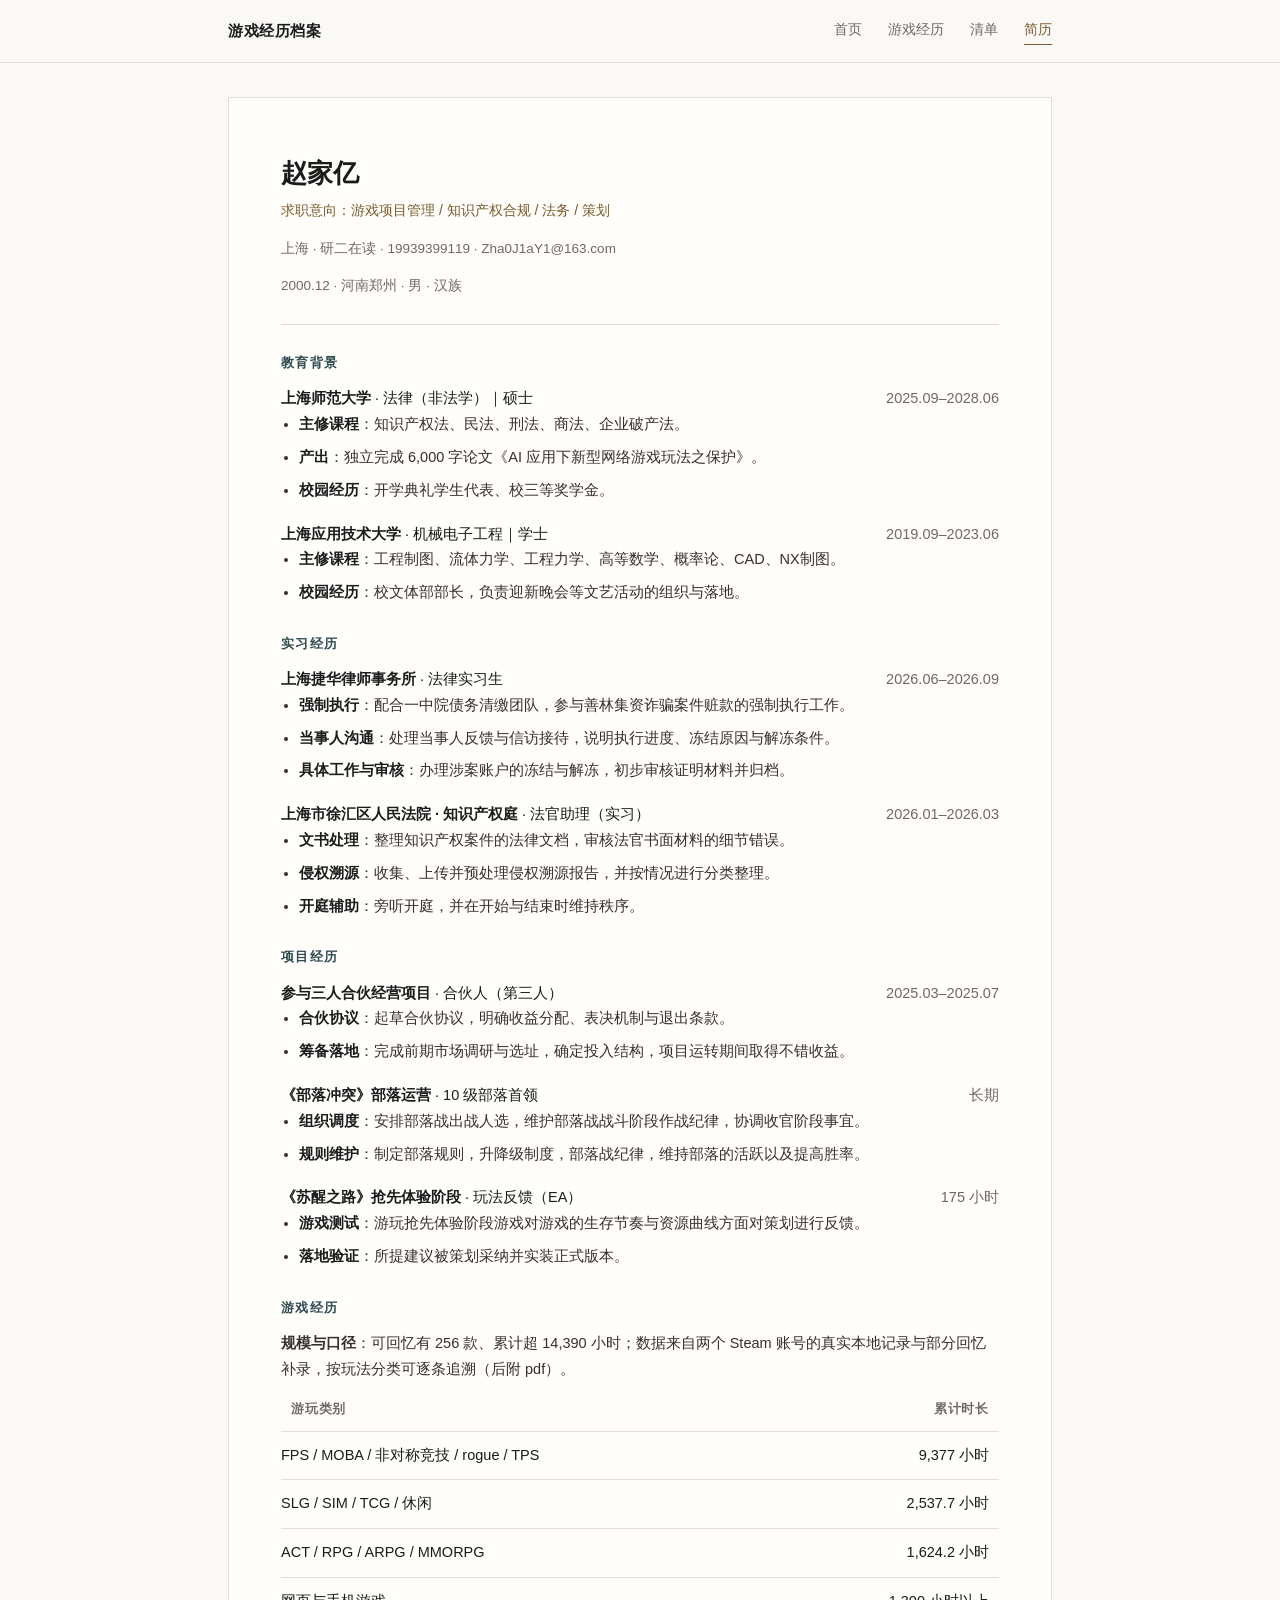
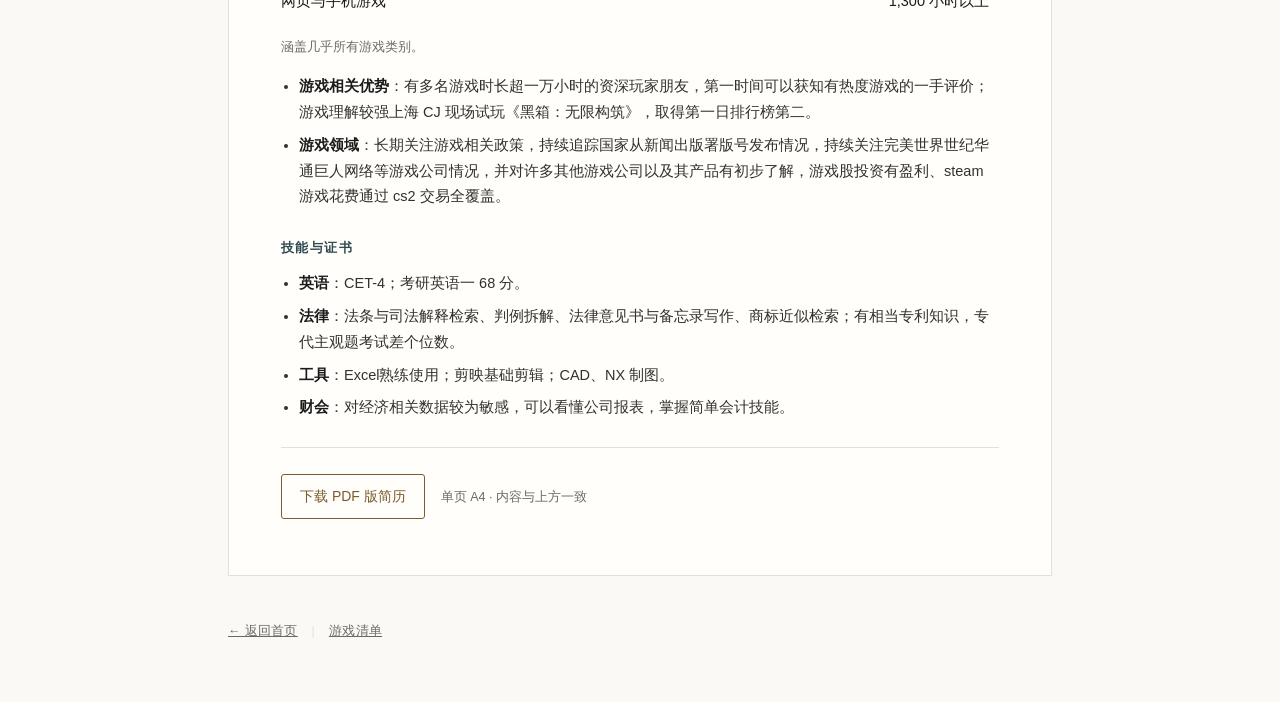
==== resume.html @ 87f846f8 "Add files via upload" ====
<!DOCTYPE html>
<html lang="zh-CN">
<head>
<meta charset="UTF-8">
<meta name="viewport" content="width=device-width, initial-scale=1">
<title>简历 · 游戏经历档案</title>
<link rel="stylesheet" href="style.css">
</head>
<body>

<div class="top">
  <div class="wrap">
    <a class="brand" href="index.html">游戏经历档案</a>
    <nav class="nav">
      <a href="index.html">首页</a>
      <a href="games.html">游戏经历</a>
      <a href="list.html">清单</a>
      <a class="on" href="resume.html">简历</a>
    </nav>
  </div>
</div>

<div class="wrap">

  <div class="sheet">

    <h2>赵家亿</h2>
    <p class="job">求职意向：游戏项目管理 / 知识产权合规 / 法务 / 策划</p>
    <p class="contact">上海 · 研二在读 · 19939399119 · Zha0J1aY1@163.com</p>
    <p class="contact">2000.12 · 河南郑州 · 男 · 汉族</p>

    <div class="rule"></div>

    <div class="block">
      <h3>教育背景</h3>

      <div class="row"><span><b>上海师范大学</b> · 法律（非法学）｜硕士</span><span class="r">2025.09–2028.06</span></div>
      <ul>
        <li><b>主修课程</b>：知识产权法、民法、刑法、商法、企业破产法。</li>
        <li><b>产出</b>：独立完成 6,000 字论文《AI 应用下新型网络游戏玩法之保护》。</li>
        <li><b>校园经历</b>：开学典礼学生代表、校三等奖学金。</li>
      </ul>

      <div class="row" style="margin-top:18px"><span><b>上海应用技术大学</b> · 机械电子工程｜学士</span><span class="r">2019.09–2023.06</span></div>
      <ul>
        <li><b>主修课程</b>：工程制图、流体力学、工程力学、高等数学、概率论、CAD、NX制图。</li>
        <li><b>校园经历</b>：校文体部部长，负责迎新晚会等文艺活动的组织与落地。</li>
      </ul>
    </div>

    <div class="block">
      <h3>实习经历</h3>

      <div class="row"><span><b>上海捷华律师事务所</b> · 法律实习生</span><span class="r">2026.06–2026.09</span></div>
      <ul>
        <li><b>强制执行</b>：配合一中院债务清缴团队，参与善林集资诈骗案件赃款的强制执行工作。</li>
        <li><b>当事人沟通</b>：处理当事人反馈与信访接待，说明执行进度、冻结原因与解冻条件。</li>
        <li><b>具体工作与审核</b>：办理涉案账户的冻结与解冻，初步审核证明材料并归档。</li>
      </ul>

      <div class="row" style="margin-top:18px"><span><b>上海市徐汇区人民法院 · 知识产权庭</b> · 法官助理（实习）</span><span class="r">2026.01–2026.03</span></div>
      <ul>
        <li><b>文书处理</b>：整理知识产权案件的法律文档，审核法官书面材料的细节错误。</li>
        <li><b>侵权溯源</b>：收集、上传并预处理侵权溯源报告，并按情况进行分类整理。</li>
        <li><b>开庭辅助</b>：旁听开庭，并在开始与结束时维持秩序。</li>
      </ul>
    </div>

    <div class="block">
      <h3>项目经历</h3>

      <div class="row"><span><b>参与三人合伙经营项目</b> · 合伙人（第三人）</span><span class="r">2025.03–2025.07</span></div>
      <ul>
        <li><b>合伙协议</b>：起草合伙协议，明确收益分配、表决机制与退出条款。</li>
        <li><b>筹备落地</b>：完成前期市场调研与选址，确定投入结构，项目运转期间取得不错收益。</li>
      </ul>

      <div class="row" style="margin-top:18px"><span><b>《部落冲突》部落运营</b> · 10 级部落首领</span><span class="r">长期</span></div>
      <ul>
        <li><b>组织调度</b>：安排部落战出战人选，维护部落战战斗阶段作战纪律，协调收官阶段事宜。</li>
        <li><b>规则维护</b>：制定部落规则，升降级制度，部落战纪律，维持部落的活跃以及提高胜率。</li>
      </ul>

      <div class="row" style="margin-top:18px"><span><b>《苏醒之路》抢先体验阶段</b> · 玩法反馈（EA）</span><span class="r">175 小时</span></div>
      <ul>
        <li><b>游戏测试</b>：游玩抢先体验阶段游戏对游戏的生存节奏与资源曲线方面对策划进行反馈。</li>
        <li><b>落地验证</b>：所提建议被策划采纳并实装正式版本。</li>
      </ul>
    </div>

    <div class="block">
      <h3>游戏经历</h3>

      <p class="note"><b>规模与口径</b>：可回忆有 256 款、累计超 14,390 小时；数据来自两个 Steam 账号的真实本地记录与部分回忆补录，按玩法分类可逐条追溯（后附 pdf）。</p>

      <table>
        <thead>
          <tr><th>游玩类别</th><th class="num">累计时长</th></tr>
        </thead>
        <tbody>
          <tr><td>FPS / MOBA / 非对称竞技 / rogue / TPS</td><td class="num">9,377 小时</td></tr>
          <tr><td>SLG / SIM / TCG / 休闲</td><td class="num">2,537.7 小时</td></tr>
          <tr><td>ACT / RPG / ARPG / MMORPG</td><td class="num">1,624.2 小时</td></tr>
          <tr><td>网页与手机游戏</td><td class="num">1,300 小时以上</td></tr>
        </tbody>
      </table>
      <p class="cap">涵盖几乎所有游戏类别。</p>

      <ul style="margin-top:16px">
        <li><b>游戏相关优势</b>：有多名游戏时长超一万小时的资深玩家朋友，第一时间可以获知有热度游戏的一手评价；游戏理解较强上海 CJ 现场试玩《黑箱：无限构筑》，取得第一日排行榜第二。</li>
        <li><b>游戏领域</b>：长期关注游戏相关政策，持续追踪国家从新闻出版署版号发布情况，持续关注完美世界世纪华通巨人网络等游戏公司情况，并对许多其他游戏公司以及其产品有初步了解，游戏股投资有盈利、steam 游戏花费通过 cs2 交易全覆盖。</li>
      </ul>
    </div>

    <div class="block">
      <h3>技能与证书</h3>
      <ul>
        <li><b>英语</b>：CET-4；考研英语一 68 分。</li>
        <li><b>法律</b>：法条与司法解释检索、判例拆解、法律意见书与备忘录写作、商标近似检索；有相当专利知识，专代主观题考试差个位数。</li>
        <li><b>工具</b>：Excel熟练使用；剪映基础剪辑；CAD、NX 制图。</li>
        <li><b>财会</b>：对经济相关数据较为敏感，可以看懂公司报表，掌握简单会计技能。</li>
      </ul>
    </div>

    <div class="rule"></div>

    <div class="dl">
      <a class="btn" href="resume.pdf" download>下载 PDF 版简历</a>
      <span class="dlmeta">单页 A4 · 内容与上方一致 </span>
    </div>

  </div>

  <footer>
    <a href="index.html" style="color:var(--muted)">← 返回首页</a>
    <span style="margin:0 10px;color:var(--line)">|</span>
    <a href="list.html" style="color:var(--muted)">游戏清单</a>
  </footer>

</div>

</body>
</html>
---- style.css ----
:root {
  --bg: #faf9f6;
  --ink: #1b1b1b;
  --muted: #6d6a63;
  --line: #e4e0d7;
  --accent: #7a5c2e;
  --accent2: #2f4a50;
  --card: #fffefb;
}

* { box-sizing: border-box; }

body {
  margin: 0;
  background: var(--bg);
  color: var(--ink);
  font-family: -apple-system, "Segoe UI", "PingFang SC", "Microsoft YaHei", sans-serif;
  line-height: 1.78;
  font-size: 16px;
  -webkit-font-smoothing: antialiased;
}

.wrap { max-width: 880px; margin: 0 auto; padding: 0 28px; }

/* 顶部导航 */
.top {
  position: sticky;
  top: 0;
  z-index: 10;
  background: rgba(250, 249, 246, 0.93);
  border-bottom: 1px solid var(--line);
  backdrop-filter: blur(8px);
}
.top .wrap { display: flex; align-items: center; justify-content: space-between; height: 62px; gap: 20px; }
.brand { font-size: 15px; letter-spacing: .5px; color: var(--ink); text-decoration: none; font-weight: 600; }
.nav { display: flex; gap: 26px; }
.nav a {
  font-size: 14px;
  color: var(--muted);
  text-decoration: none;
  padding-bottom: 3px;
  border-bottom: 1px solid transparent;
}
.nav a:hover { color: var(--ink); }
.nav a.on { color: var(--accent); border-bottom-color: var(--accent); }

/* 首屏 */
.hero { padding: 76px 0 58px; }
.eyebrow {
  font-size: 12px;
  letter-spacing: 2.4px;
  color: var(--accent);
  margin-bottom: 18px;
}
h1 {
  font-size: 38px;
  line-height: 1.3;
  margin: 0 0 20px;
  font-weight: 650;
  letter-spacing: -.4px;
}
.lede { font-size: 17px; color: var(--muted); max-width: 640px; margin: 0; }

/* 数字条 */
.stats {
  display: grid;
  grid-template-columns: repeat(4, 1fr);
  border-top: 1px solid var(--line);
  border-bottom: 1px solid var(--line);
  margin: 8px 0 0;
}
.stats div { padding: 22px 8px 24px; }
.stats div + div { border-left: 1px solid var(--line); padding-left: 20px; }
.stats b {
  display: block;
  font-size: 30px;
  font-weight: 600;
  letter-spacing: -.5px;
  font-variant-numeric: tabular-nums;
}
.stats span { font-size: 12.5px; color: var(--muted); letter-spacing: .6px; }

/* 章节 */
section { padding: 54px 0; border-bottom: 1px solid var(--line); }
section:last-of-type { border-bottom: 0; }
h2 {
  font-size: 21px;
  font-weight: 600;
  margin: 0 0 6px;
  letter-spacing: -.2px;
}
.sub { font-size: 14px; color: var(--muted); margin: 0 0 30px; }

/* 分类表 */
table { width: 100%; border-collapse: collapse; font-size: 14.5px; }
thead th {
  text-align: left;
  font-weight: 600;
  font-size: 12.5px;
  letter-spacing: .8px;
  color: var(--muted);
  padding: 0 10px 10px;
  border-bottom: 1px solid var(--line);
}
tbody td { padding: 11px 10px; border-bottom: 1px solid var(--line); }
tbody td:first-child { padding-left: 0; font-weight: 500; }
.num { text-align: right; font-variant-numeric: tabular-nums; }
tbody tr:last-child td { border-bottom: 0; }
tbody tr.tot td { font-weight: 600; padding-top: 14px; border-top: 1px solid var(--line); }

/* 条形 */
.bars { margin-top: 4px; }
.bar {
  display: grid;
  grid-template-columns: 190px 1fr 78px;
  align-items: center;
  gap: 16px;
  padding: 9px 0;
  font-size: 14.5px;
}
.bar .name { color: var(--ink); }
.bar .track { height: 7px; background: #eeeae1; border-radius: 4px; overflow: hidden; }
.bar .fill { height: 100%; background: var(--accent); border-radius: 4px; }
.bar .val { text-align: right; color: var(--muted); font-variant-numeric: tabular-nums; font-size: 13.5px; }

/* 卡片 */
.cards { display: grid; grid-template-columns: 1fr 1fr; gap: 20px; }
.card {
  background: var(--card);
  border: 1px solid var(--line);
  border-radius: 3px;
  padding: 24px 24px 26px;
}
.card h3 { font-size: 15.5px; margin: 0 0 4px; font-weight: 600; }
.card .tag { font-size: 12px; color: var(--accent); letter-spacing: 1px; margin-bottom: 10px; display: block; }
.card p { margin: 0; font-size: 14px; color: var(--muted); }

/* 简历版式 */
.sheet { background: var(--card); border: 1px solid var(--line); padding: 52px 52px 56px; margin: 34px 0 0; }
.sheet h2 { font-size: 26px; margin-bottom: 2px; }
.contact { font-size: 13.5px; color: var(--muted); margin-bottom: 6px; }
.rule { height: 1px; background: var(--line); margin: 26px 0; }
.job { font-size: 14px; color: var(--accent); margin: 0 0 4px; }
.block { margin-bottom: 26px; }
.block h3 {
  font-size: 13px;
  letter-spacing: 1.4px;
  color: var(--accent2);
  margin: 0 0 12px;
  font-weight: 600;
}
.row { display: flex; justify-content: space-between; gap: 16px; font-size: 14.5px; }
.row .r { color: var(--muted); font-variant-numeric: tabular-nums; white-space: nowrap; }
ul { margin: 0; padding-left: 18px; }
li { font-size: 14.5px; margin-bottom: 7px; color: #33312d; }
li b { font-weight: 600; color: var(--ink); }

/* 列表链接（以后加材料就复制一行） */
.linklist { list-style: none; padding: 0; margin: 0; }
.linklist li {
  border-bottom: 1px solid var(--line);
  padding: 16px 0;
  display: flex;
  justify-content: space-between;
  align-items: baseline;
  gap: 18px;
}
.linklist li:last-child { border-bottom: 0; }
.linklist a { color: var(--ink); text-decoration: none; font-size: 15.5px; }
.linklist a:hover { color: var(--accent); }
.linklist .meta { font-size: 12.5px; color: var(--muted); white-space: nowrap; }

.btn {
  display: inline-block;
  padding: 9px 18px;
  border: 1px solid var(--accent);
  color: var(--accent);
  text-decoration: none;
  font-size: 14px;
  border-radius: 3px;
}
.btn:hover { background: var(--accent); color: #fff; }

.docframe {
  display: block;
  width: 100%;
  height: 760px;
  border: 1px solid var(--line);
  background: #fff;
  margin-top: 18px;
}

/* 简历页：正文段落、表下说明、下载区 */
.note { font-size: 14.5px; color: #33312d; margin: 0 0 16px; }
.cap { font-size: 12.5px; color: var(--muted); margin: 10px 0 0; }
.sheet table { margin-top: 4px; }
.dl { display: flex; align-items: center; gap: 16px; flex-wrap: wrap; }
.dlmeta { font-size: 12.5px; color: var(--muted); }

/* 清单页：逐条清单表与合计条 */
h2 .tsub { font-size: 13px; font-weight: 400; color: var(--muted); margin-left: 10px; letter-spacing: 0; }
.tlist { font-size: 13.5px; }.tlist tbody td { padding: 6px 10px; }
.tlist tbody td:first-child { font-weight: 400; }
.tlist tbody td:last-child { white-space: nowrap; }
.muted { color: var(--muted); }
.grand {
  display: flex;
  justify-content: space-between;
  align-items: baseline;
  gap: 16px;
  border-top: 1px solid var(--line);
  border-bottom: 1px solid var(--line);
  padding: 16px 0;
  font-size: 15px;
}
.grand .gv b { font-weight: 600; font-variant-numeric: tabular-nums; }

footer {
  padding: 44px 0 60px;
  font-size: 12.5px;
  color: var(--muted);
  letter-spacing: .3px;
}

@media (max-width: 720px) {
  .wrap { padding: 0 18px; }
  h1 { font-size: 28px; }
  .hero { padding: 50px 0 40px; }
  .stats { grid-template-columns: 1fr 1fr; }
  .stats div + div { border-left: 0; }
  .stats div:nth-child(even) { border-left: 1px solid var(--line); padding-left: 20px; }
  .cards { grid-template-columns: 1fr; }
  .bar { grid-template-columns: 120px 1fr 62px; gap: 10px; font-size: 13.5px; }
  .sheet { padding: 30px 22px 34px; }
  .nav { gap: 16px; }
  .nav a { font-size: 13px; }
  .docframe { height: 460px; }
}
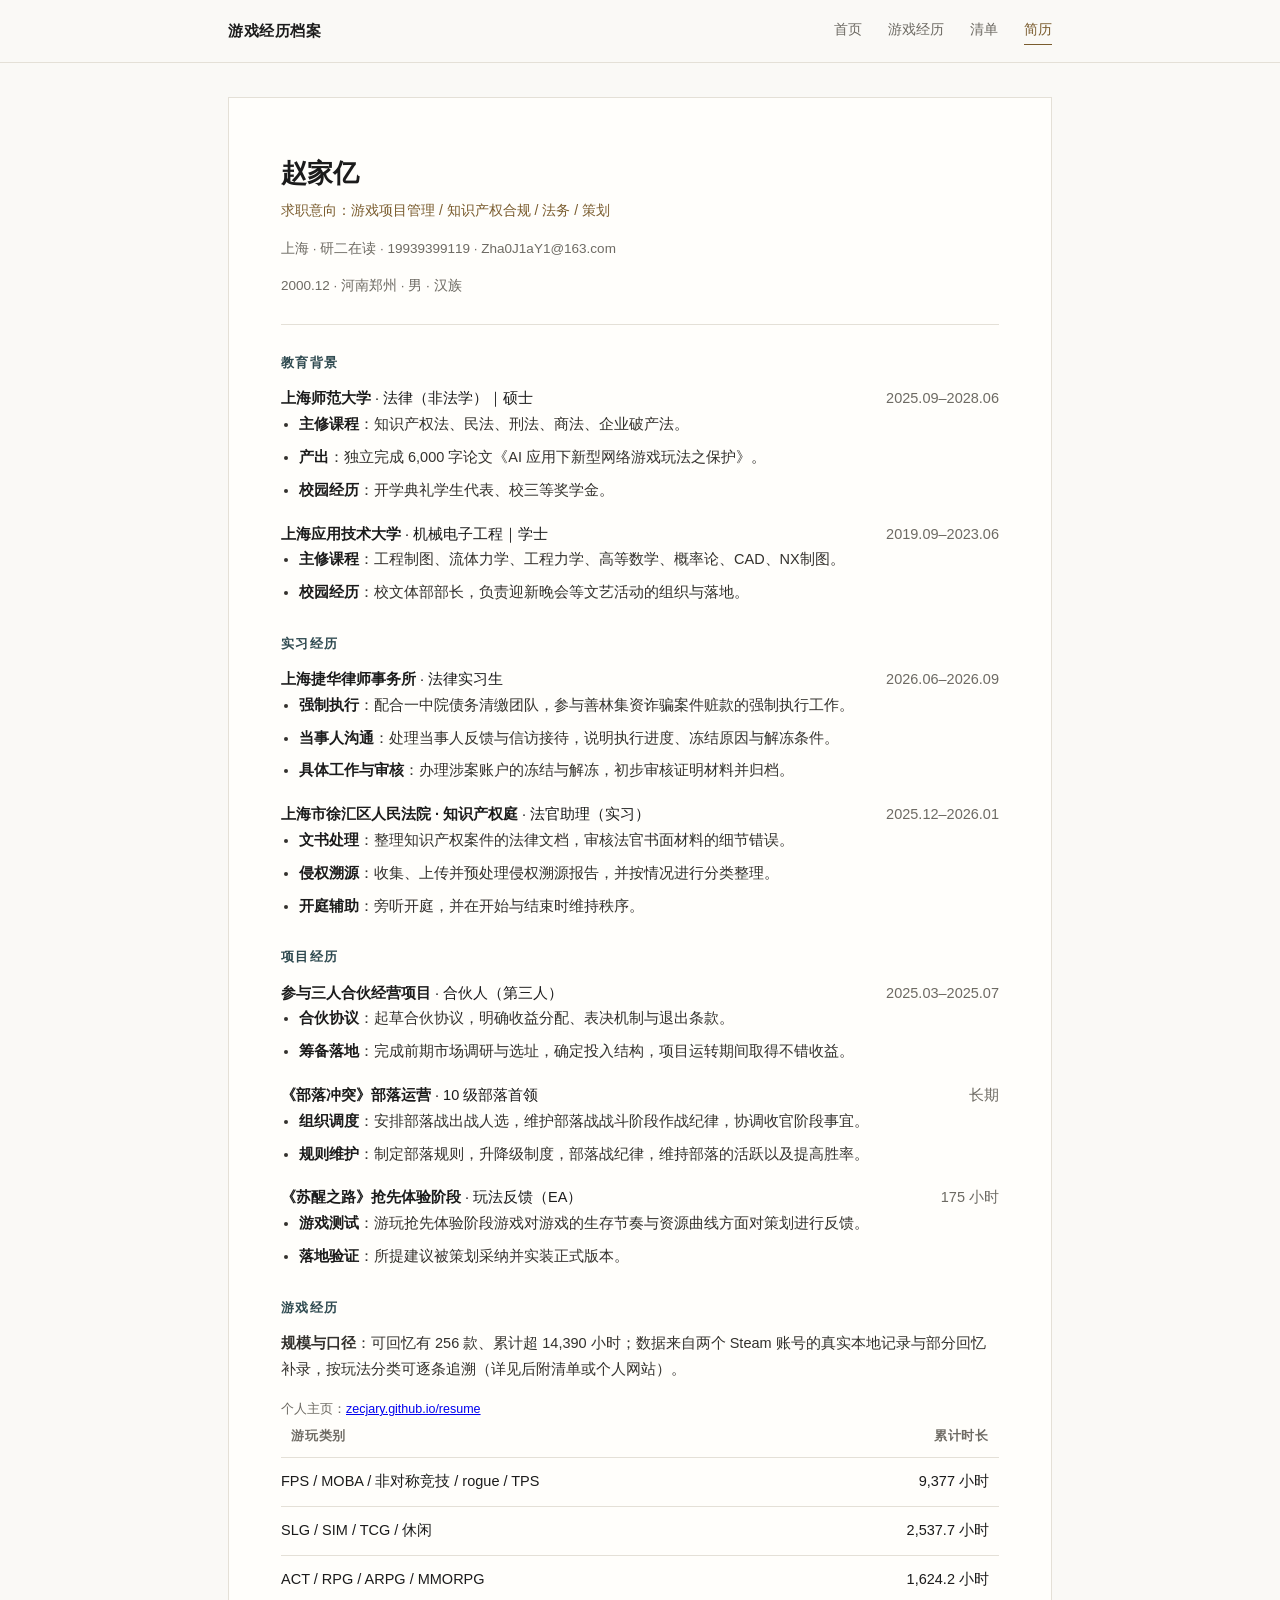
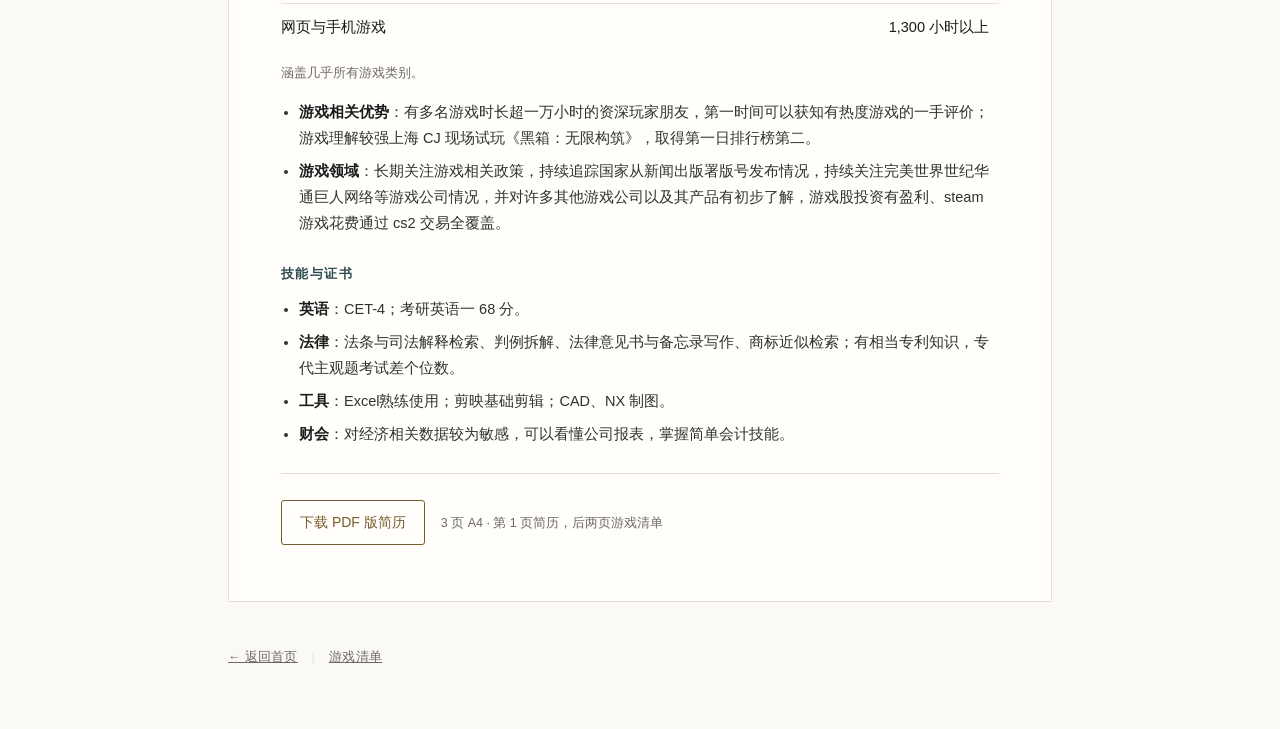
==== commit 04b4e369: "Add files via upload" ====
--- a/resume.html
+++ b/resume.html
@@ -58,7 +58,7 @@
         <li><b>具体工作与审核</b>：办理涉案账户的冻结与解冻，初步审核证明材料并归档。</li>
       </ul>
 
-      <div class="row" style="margin-top:18px"><span><b>上海市徐汇区人民法院 · 知识产权庭</b> · 法官助理（实习）</span><span class="r">2026.01–2026.03</span></div>
+      <div class="row" style="margin-top:18px"><span><b>上海市徐汇区人民法院 · 知识产权庭</b> · 法官助理（实习）</span><span class="r">2025.12–2026.01</span></div>
       <ul>
         <li><b>文书处理</b>：整理知识产权案件的法律文档，审核法官书面材料的细节错误。</li>
         <li><b>侵权溯源</b>：收集、上传并预处理侵权溯源报告，并按情况进行分类整理。</li>
@@ -91,7 +91,8 @@
     <div class="block">
       <h3>游戏经历</h3>
 
-      <p class="note"><b>规模与口径</b>：可回忆有 256 款、累计超 14,390 小时；数据来自两个 Steam 账号的真实本地记录与部分回忆补录，按玩法分类可逐条追溯（后附 pdf）。</p>
+      <p class="note"><b>规模与口径</b>：可回忆有 256 款、累计超 14,390 小时；数据来自两个 Steam 账号的真实本地记录与部分回忆补录，按玩法分类可逐条追溯（详见后附清单或个人网站）。</p>
+      <p class="cap">个人主页：<a href="https://zecjary.github.io/resume/">zecjary.github.io/resume</a></p>
 
       <table>
         <thead>
@@ -126,7 +127,7 @@
 
     <div class="dl">
       <a class="btn" href="resume.pdf" download>下载 PDF 版简历</a>
-      <span class="dlmeta">单页 A4 · 内容与上方一致 </span>
+      <span class="dlmeta">3 页 A4 · 第 1 页简历，后两页游戏清单 </span>
     </div>
 
   </div>
